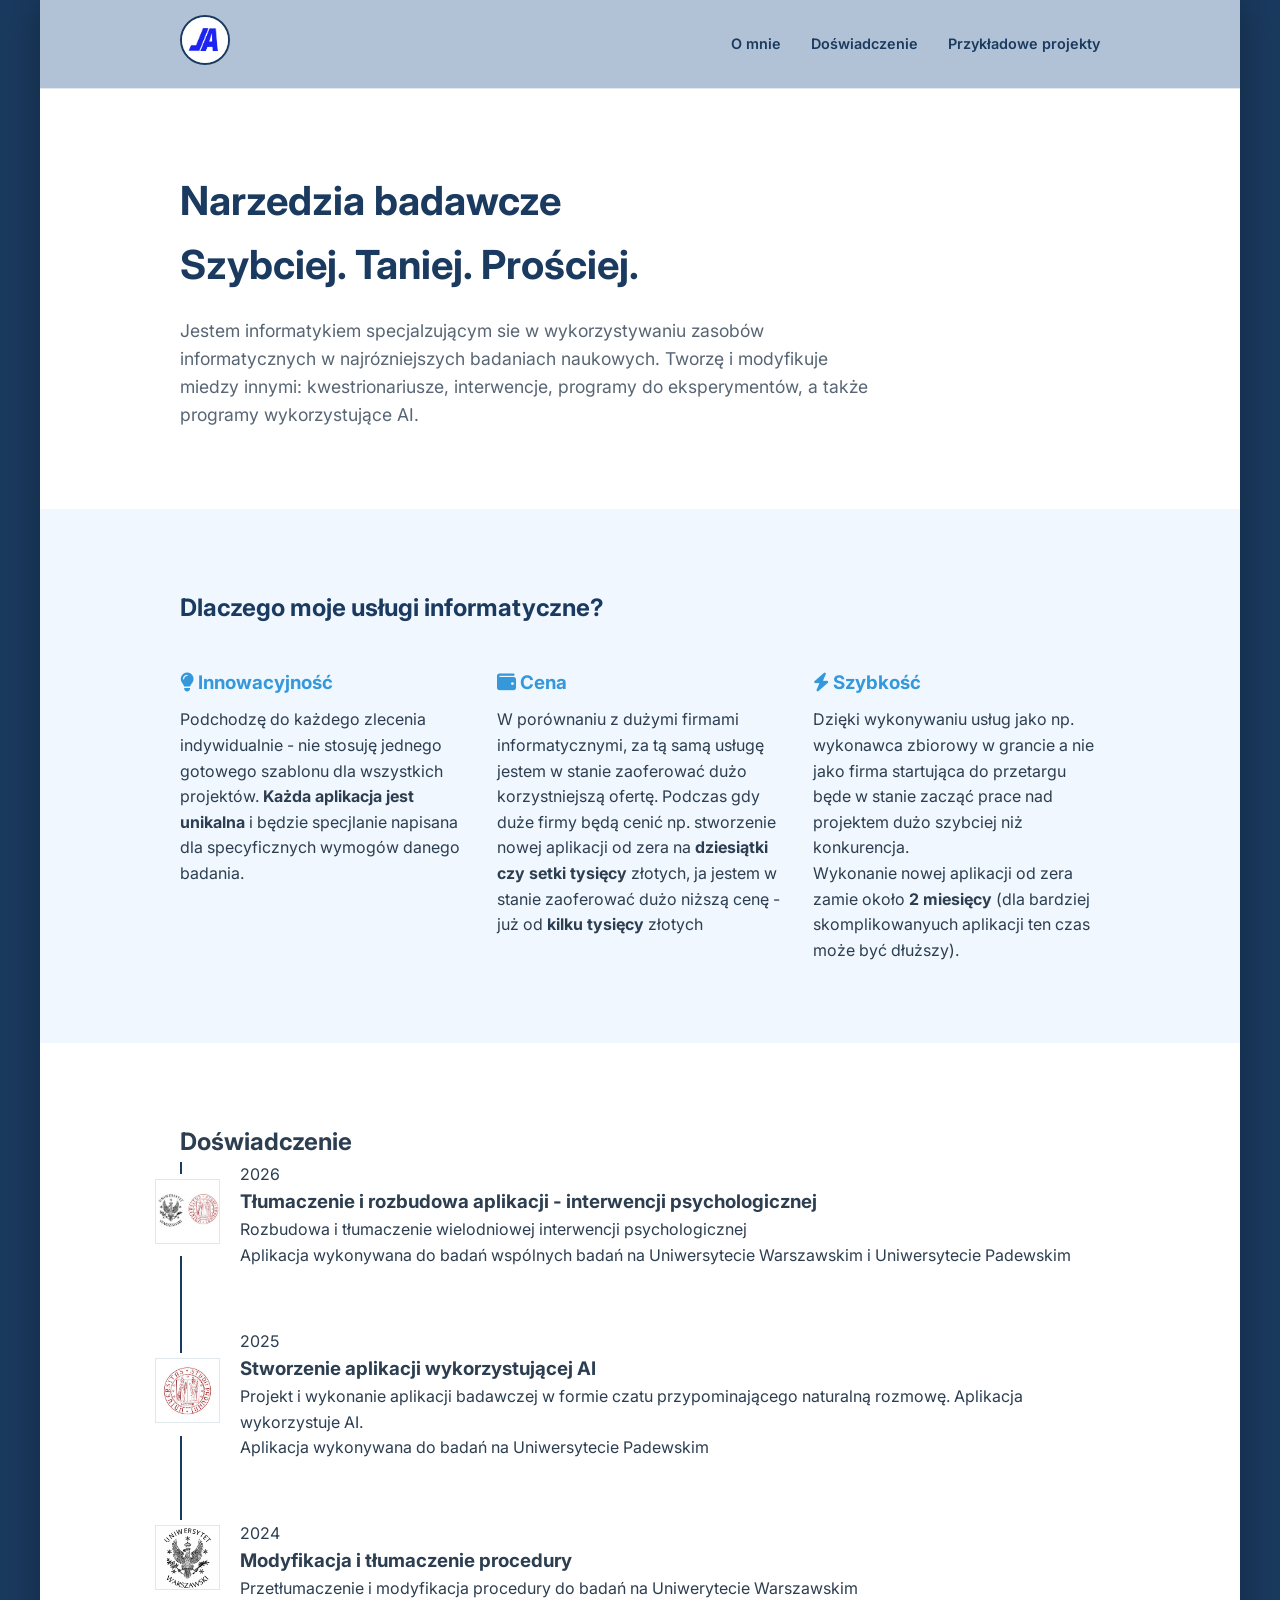
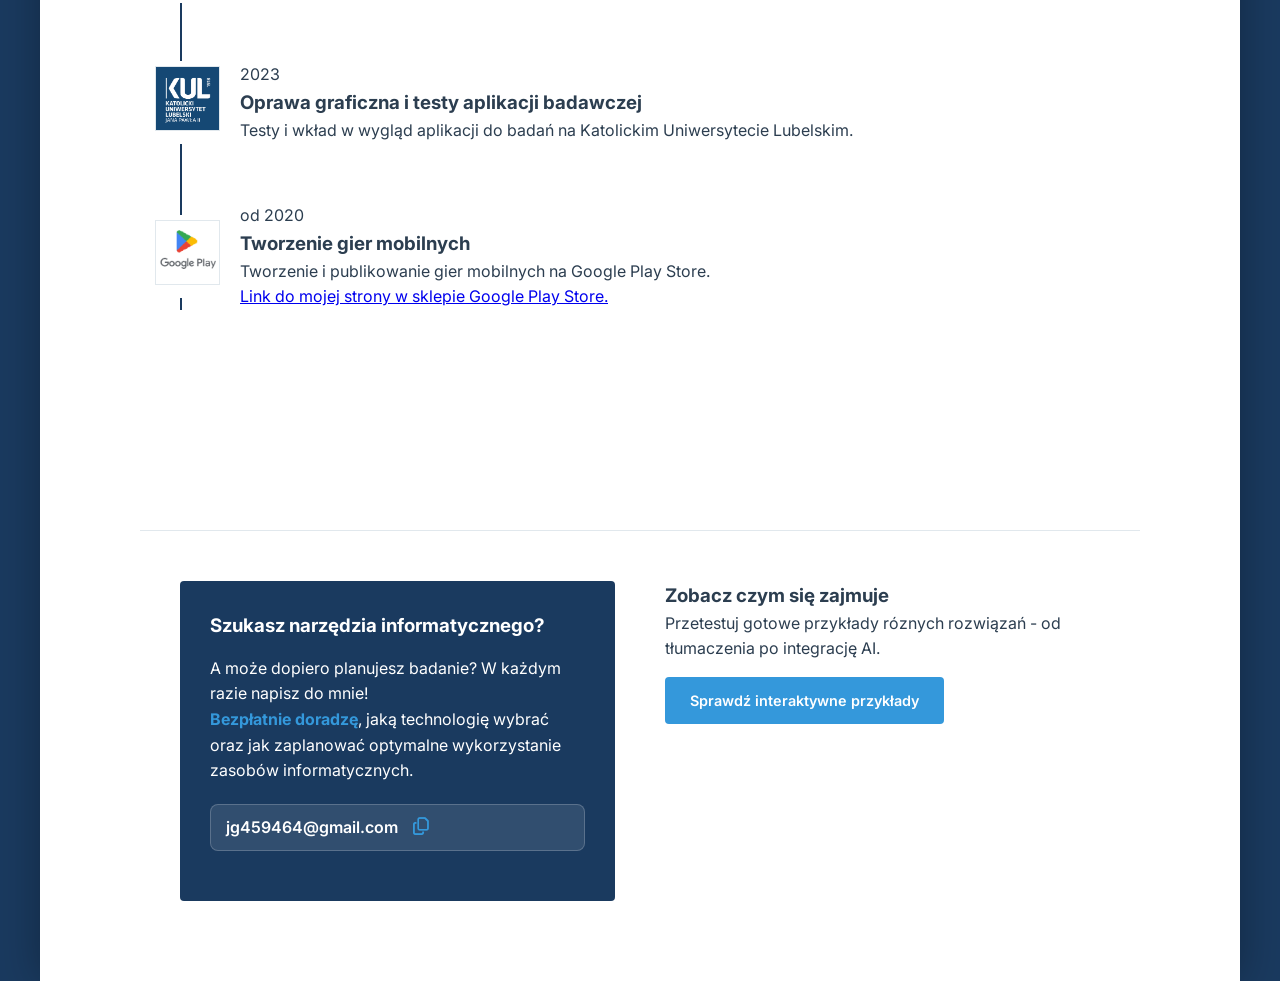
==== index.html @ f3b01e2a "Update index.html" ====
<!DOCTYPE html>
<html lang="pl">
<head>
    <meta charset="UTF-8">
    <meta name="viewport" content="width=device-width, initial-scale=1.0">
    <title>Portfolio | Rozwiązania Cyfrowe</title>
    <link rel="stylesheet" href="style.css">
    <link rel="preconnect" href="https://fonts.googleapis.com">
    <link rel="preconnect" href="https://fonts.gstatic.com" crossorigin>
    <link href="https://fonts.googleapis.com/css2?family=Inter:wght@300;400;600;700&display=swap" rel="stylesheet">
    <link rel="stylesheet" href="https://cdnjs.cloudflare.com/ajax/libs/font-awesome/6.4.0/css/all.min.css">
</head>
<body>

    <div class="page-wrapper">
        <nav class="navbar">
            <div class="nav-container">
                <div class="nav-profile">
                    <img src="images/logo1.png" alt="Logo" onerror="this.src='https://via.placeholder.com/50'">
                </div>
                <ul class="nav-links">
                    <li><a href="index.html#home">O mnie</a></li>
                    <li><a href="index.html#experience">Doświadczenie</a></li>
                    <li><a href="demo.html">Przykładowe projekty</a></li>
                </ul>
            </div>
        </nav>

        <header id="home" class="hero section">
            <div class="container hero-grid-main">
                <div class="hero-content">
                    <h1>Narzedzia badawcze <br><span class="highlight">Szybciej. Taniej. Prościej. </span></h1>
                    <p class="intro-text">
                        Jestem informatykiem specjalzującym sie w wykorzystywaniu zasobów informatycznych w najrózniejszych badaniach naukowych. Tworzę i modyfikuje miedzy innymi: kwestrionariusze, interwencje, programy do eksperymentów, a także programy wykorzystujące AI. 
                    </p>
                </div>
                <div class="hero-image">
                    <!-- Placeholder na Twoje zdjęcie lub grafikę -->
                </div>
            </div>
        </header>

        <section class="services section">
            <div class="container">
                <h2 class="section-title">Dlaczego moje usługi informatyczne?</h2>
                <div class="services-grid">
                    <div class="service-item">
                        <h3><i class="fa-solid fa-lightbulb icon-right"></i> Innowacyjność</h3></h3>
                        <p>Podchodzę do każdego zlecenia indywidualnie - nie stosuję jednego gotowego szablonu dla wszystkich projektów. <strong>Każda aplikacja jest unikalna </strong> i będzie specjlanie napisana dla specyficznych wymogów danego badania.</p>
                    </div>
                    <div class="service-item">
                        <h3><i class="fa-solid fa-wallet icon-main"></i> Cena</h3>
                        <p>W porównaniu z dużymi firmami informatycznymi, za tą samą usługę jestem w stanie zaoferować dużo korzystniejszą ofertę. Podczas gdy duże firmy będą cenić np. stworzenie nowej aplikacji od zera na <strong>dziesiątki czy setki tysięcy</strong> złotych, ja jestem w stanie zaoferować dużo niższą cenę - już od <strong>kilku tysięcy</strong> złotych </p>
                    </div>
                    <div class="service-item">
                        <h3><i class="fa-solid fa-bolt icon-main"></i> Szybkość</h3></h3>
                        <p>Dzięki wykonywaniu usług jako np. wykonawca zbiorowy w grancie a nie jako firma startująca do przetargu będe w stanie zacząć prace nad projektem dużo szybciej niż konkurencja.</p>
                        <p>Wykonanie nowej aplikacji od zera zamie około <strong>2 miesięcy</strong> (dla bardziej skomplikowanyuch aplikacji ten czas może być dłuższy).</p>
                    </div>
                </div>
            </div>
        </section>

        <section id="experience" class="experience section">
            <div class="container">
                <h2 class="section-title">Doświadczenie  </h2>
                <div class="timeline">
                    <div class="timeline-item">
                        <div class="timeline-img">
                            <img src="images/duo.png" alt="Firma">
                        </div>
                            <div class="timeline-content">
                            <span class="date">2026</span>
                            <h3>Tłumaczenie i rozbudowa aplikacji - interwencji psychologicznej </h3>
                            <p>Rozbudowa i tłumaczenie wielodniowej interwencji psychologicznej </p>
                            <p>Aplikacja wykonywana do badań wspólnych badań na Uniwersytecie Warszawskim i Uniwersytecie Padewskim </p>
                        </div>
                    </div>

                    <div class="timeline-item">
                        <div class="timeline-img">
                            <img src="images/padva.png" alt="Firma">
                        </div>
                            <div class="timeline-content">
                            <span class="date">2025</span>
                            <h3>Stworzenie aplikacji wykorzystującej AI </h3>
                            <p>Projekt i wykonanie aplikacji badawczej w formie czatu przypominającego naturalną rozmowę. Aplikacja wykorzystuje AI.</p>
                            <p>Aplikacja wykonywana do badań na Uniwersytecie Padewskim</p>
                        </div>
                    </div>


                    <div class="timeline-item">
                        <div class="timeline-img">
                            <img src="images/logowarszawa.png" alt="Firma">
                        </div>
                            <div class="timeline-content">
                            <span class="date">2024</span>
                            <h3>Modyfikacja i tłumaczenie procedury </h3>
                            <p>Przetłumaczenie i modyfikacja procedury do badań na Uniwerytecie Warszawskim </p>
                        </div>
                    </div>

                    <div class="timeline-item">
                        <div class="timeline-img">
                            <img src="images/logokul.png" alt="Firma">
                        </div>
                            <div class="timeline-content">
                            <span class="date">2023</span>
                            <h3>Oprawa graficzna i testy aplikacji badawczej</h3>
                            <p>Testy i wkład w wygląd aplikacji do badań na Katolickim Uniwersytecie Lubelskim. </p>

                        </div>
                    </div>
                    <div class="timeline-item">
                        <div class="timeline-img">
                            <img src="images/gplay.png" alt="Firma">
                        </div>
                        <div class="timeline-content">
                            <span class="date">od 2020</span>
                            <h3>Tworzenie gier mobilnych</h3>
                            <p>Tworzenie i publikowanie gier mobilnych na Google Play Store. </p>
                            <a href="https://play.google.com/store/apps/dev?id=5700654377016469645" class="advanced-link">
                                Link do mojej strony w sklepie Google Play Store.
                            </a>
                        </div>
                    </div>
                </div>
            </div>
        </section>


            <footer class="footer section" id="contact">
        <div class="container footer-grid">
            <div class="contact-card">
                <h3>Szukasz narzędzia informatycznego?</h3>
                <p>A może dopiero planujesz badanie? W każdym razie napisz do mnie!</p>
                <p><strong>Bezpłatnie doradzę</strong>, jaką technologię wybrać oraz jak zaplanować optymalne wykorzystanie zasobów informatycznych.</p>
                <div class="email-wrapper">
                    <span id="email-address">jg459464@gmail.com</span>
                    <button onclick="copyEmail()" id="copy-btn" title="Skopiuj adres">
                        <i class="fa-regular fa-copy"></i>
                    </button>
                    <span id="copy-msg">Skopiowano!</span>
                </div>
            </div>

            <div class="demo-cta">
                <h3>Zobacz czym się zajmuje</h3>
                <p>Przetestuj gotowe przykłady róznych rozwiązań - od tłumaczenia po integrację AI.</p>
                <a href="demo.html" class="btn-primary">Sprawdź interaktywne przykłady</a>
            </div>
        </div>
    </footer>


    </div>
    <script src="script.js"></script>
</body>
</html>
---- style.css ----
:root {
    --primary-blue: #1a3a5f;
    --light-blue: #f0f7ff;
    --accent-blue: #3498db;
    --text-dark: #2c3e50;
    --text-light: #ffffff;
    --bg-page: #ffffff;
    --border-color: #e1e8ed;
}

* {
    margin: 0;
    padding: 0;
    box-sizing: border-box;
}

body {
    font-family: 'Inter', sans-serif;
    color: var(--text-dark);
    line-height: 1.6;
    background-color: var(--primary-blue);
    scroll-behavior: smooth;
}

.page-wrapper {
    max-width: 1200px;
    margin: 0 auto;
    background-color: var(--bg-page);
    min-height: 100vh;
    box-shadow: 0 0 40px rgba(0,0,0,0.3);
    position: relative;
}

.container {
    max-width: 1000px;
    margin: 0 auto;
    padding: 0 40px;
}

.section {
    padding: 80px 0;
}

.navbar {
    position: sticky;
    top: 0;
    width: 100%;
    background: #b1c2d6;

    border-bottom: 1px solid var(--border-color);
    z-index: 1000;
}

.nav-container {
    max-width: 1000px;
    margin: 0 auto;
    display: flex;
    justify-content: space-between;
    align-items: center;
    padding: 15px 40px;
}

.nav-profile img {
    border-radius: 50%;
    border: 2px solid var(--primary-blue);
    width: 50px;
    height: 50px;
}

.nav-links {
    display: flex;
    list-style: none;
    gap: 30px;
}

.nav-links a {
    text-decoration: none;
    color: var(--primary-blue);
    font-weight: 600;
    font-size: 0.9rem;
    transition: color 0.3s;
}

.nav-links a:hover, .nav-links a.active {
    color: var(--accent-blue);
}

.hero h1, .demo-hero h1 {
    font-size: 2.5rem;
    color: var(--primary-blue);
    margin-bottom: 20px;
}

.intro-text {
    font-size: 1.1rem;
    max-width: 700px;
    color: #576574;
}

.services {
    background-color: var(--light-blue);
}

.services h2 {
    margin-bottom: 40px;
    color: var(--primary-blue);
}

.services-grid {
    display: grid;
    grid-template-columns: repeat(auto-fit, minmax(190px, 1fr));
    gap: 30px;
}

.service-item h3 {
    color: var(--accent-blue);
    margin-bottom: 10px;
}

.timeline {
    position: relative;
    padding-left: 40px;
}

.timeline::before {
    content: '';
    position: absolute;
    left: 0;
    top: 0;
    width: 2px;
    height: 100%;
    background: var(--primary-blue);
}

.timeline-item {
    position: relative;
    display: flex;
    align-items: center;
    margin-bottom: 60px;
}

.timeline-img {
    position: absolute;
    left: -70px;
    background: white;
    padding: 5px;
}

.timeline-img img {
    width: 65px;
    height: 65px;
    object-fit: cover;
    border: 1px solid var(--border-color);
}

.timeline-content {
    background: white;
    padding: 0 20px;
}

.footer-grid {
    display: grid;
    grid-template-columns: 1fr 1fr;
    gap: 50px;
    border-top: 1px solid var(--border-color);
    padding-top: 50px;
}

.contact-card {
    background: var(--primary-blue);
    color: white;
    padding: 30px;
    border-radius: 4px;
}

.contact-card h3 {
    margin-bottom: 15px;
}

.email-link {
    color: var(--accent-blue);
    text-decoration: none;
    font-weight: 600;
}

.demo-grid {
    display: grid;
    grid-template-columns: repeat(auto-fit, minmax(280px, 1fr));
    gap: 25px;
}

.demo-card {
    padding: 30px;
    border: 1px solid var(--border-color);
    border-radius: 4px;
    transition: all 0.3s;
    display: flex;
    flex-direction: column;
}

.demo-card:hover {
    border-color: var(--accent-blue);
    box-shadow: 0 5px 15px rgba(0,0,0,0.05);
}

.demo-card h3 {
    color: var(--primary-blue);
    margin-bottom: 15px;
    font-size: 1.2rem;
}

.demo-card p {
    font-size: 0.95rem;
    color: #576574;
    margin-bottom: 25px;
    flex-grow: 1;
}

.btn-primary, .btn-secondary {
    display: inline-block;
    text-decoration: none;
    border-radius: 4px;
    font-weight: 600;
    font-size: 0.9rem;
    transition: all 0.2s;
    text-align: center;
}

.btn-primary {
    background: var(--accent-blue);
    color: white;
    padding: 12px 25px;
    margin-top: 15px;
}

.btn-secondary {
    color: var(--accent-blue);
    padding: 10px 0;
    border-bottom: 2px solid transparent;
    align-self: flex-start;
}

.btn-secondary:hover {
    border-bottom-color: var(--accent-blue);
}

/* Logika przełączania języków */
.lang-pl .en { display: none; }
.lang-en .pl { display: none; }

.nav-right {
    display: flex;
    align-items: center;
    gap: 20px;
}

.lang-btn {
    background: var(--primary-blue);
    color: white;
    border: none;
    padding: 5px 10px;
    border-radius: 4px;
    cursor: pointer;
    font-weight: bold;
    font-size: 0.8rem;
}

.lang-btn:hover {
    background: var(--accent-blue);
}


.custom-idea-box {
    margin-top: 60px;
    transition: transform 0.3s ease;
}
.custom-idea-box:hover {
    transform: scale(1.0);
}


/* Stylizacja wrappera maila */
.email-wrapper {
    display: flex;
    align-items: center;
    background: rgba(255, 255, 255, 0.1);
    padding: 10px 15px;
    border-radius: 8px;
    margin: 20px 0;
    position: relative;
    border: 1px solid rgba(255, 255, 255, 0.2);
}

#email-address {
    font-weight: 600;
    color: var(--white);
    margin-right: 15px;
}

#copy-btn {
    background: none;
    border: none;
    color: var(--accent-blue);
    cursor: pointer;
    font-size: 1.1rem;
    transition: 0.3s;
}

#copy-btn:hover {
    color: var(--white);
    transform: scale(1.2);
}


#copy-msg {
    position: absolute;
    right: 50%;
    transform: translateX(50%); 
    bottom: -25px;
    font-size: 0.75rem;
    color: var(--accent-blue);
    font-weight: 600;
    display: none;
    white-space: nowrap;
}

.custom-idea-box #copy-btn {
    color: var(--accent-blue);
}

.custom-idea-box #copy-btn:hover {
    color: var(--primary-blue);
}

.btn-outline-white {
    display: inline-block;
    padding: 10px 20px;
    border: 1px solid var(--white);
    color: var(--white);
    text-decoration: none;
    border-radius: 8px;
    font-size: 0.9rem;
    font-weight: 600;
    transition: 0.3s;
}

.btn-outline-white:hover {
    background: var(--white);
    color: var(--primary-blue);
}

.contact-card p strong {
    color: var(--accent-blue); 
}

@media (max-width: 768px) {
    .nav-container { flex-direction: column; gap: 10px; }
}

@media (max-width: 900px) {
    .page-wrapper {
        margin: 0;
        max-width: 100%;
    }
}

@media (max-width: 768px) {
    .container { padding: 0 25px; }
    .nav-container { padding: 15px 25px; }
    .footer-grid { grid-template-columns: 1fr; }
    .timeline { padding-left: 20px; }
    .timeline-img { position: static; margin-right: 20px; margin-bottom: 10px; }
    .timeline-item { flex-direction: column; align-items: flex-start; }
}
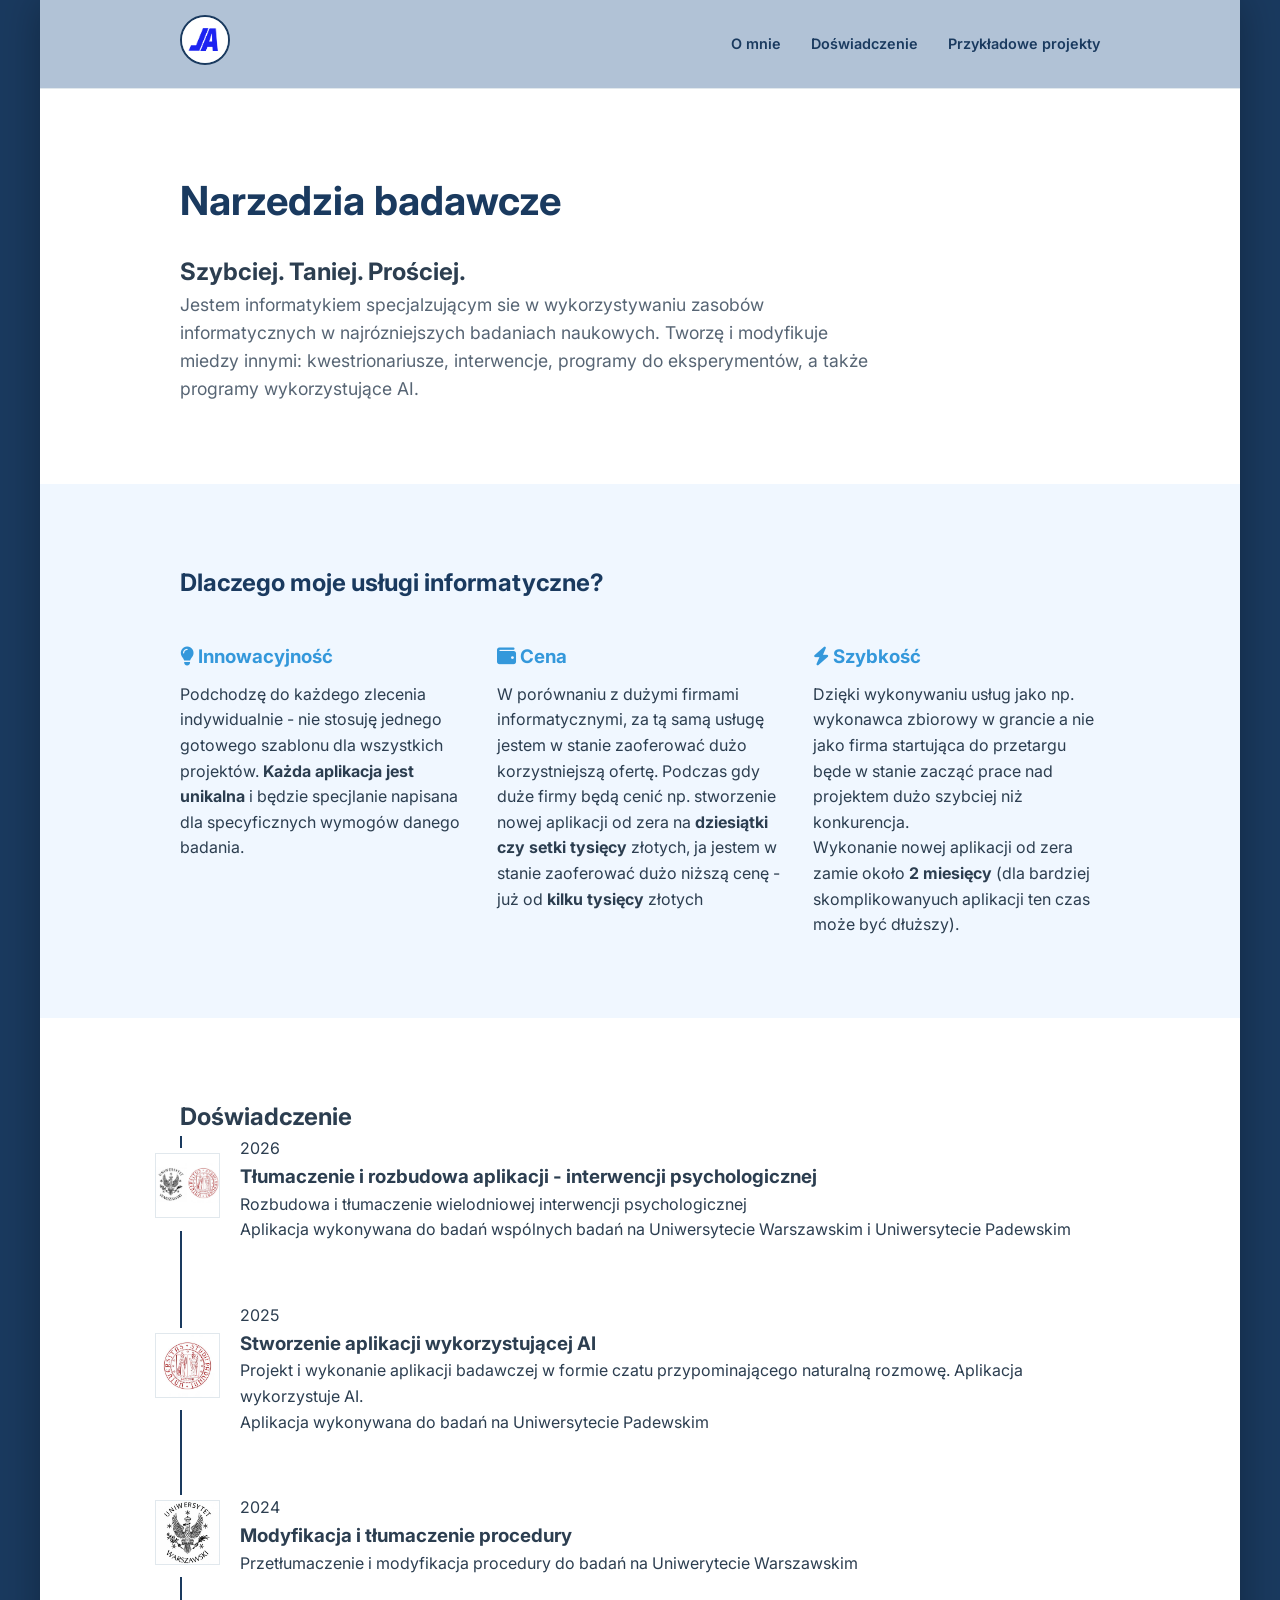
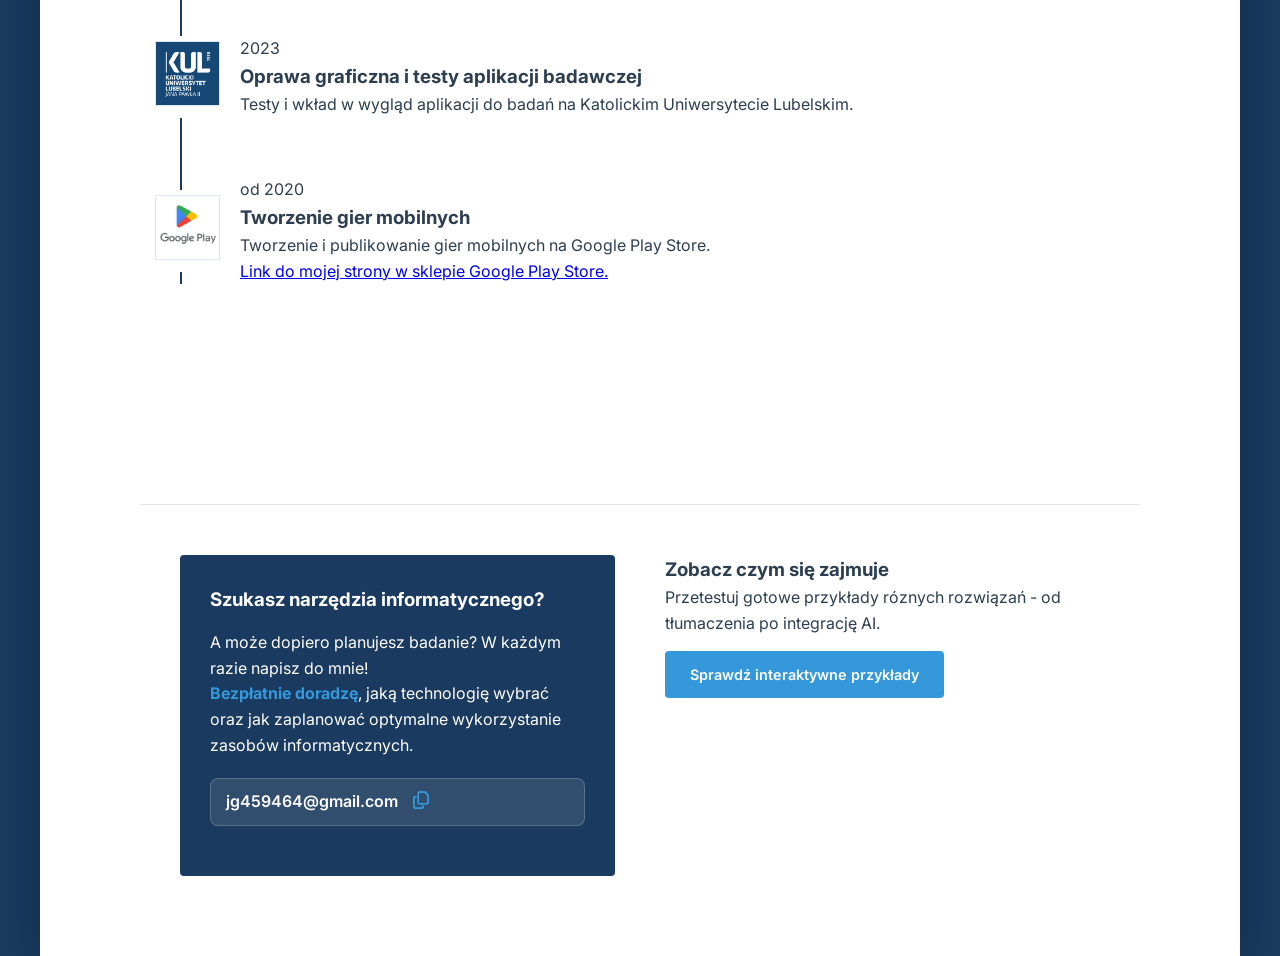
==== commit 560ab411: "Update index.html" ====
--- a/index.html
+++ b/index.html
@@ -29,7 +29,8 @@
         <header id="home" class="hero section">
             <div class="container hero-grid-main">
                 <div class="hero-content">
-                    <h1>Narzedzia badawcze <br><span class="highlight">Szybciej. Taniej. Prościej. </span></h1>
+                    <h1>Narzedzia badawcze <br></h1>
+                    <h2><span class="highlight">Szybciej. Taniej. Prościej. </span></h2>
                     <p class="intro-text">
                         Jestem informatykiem specjalzującym sie w wykorzystywaniu zasobów informatycznych w najrózniejszych badaniach naukowych. Tworzę i modyfikuje miedzy innymi: kwestrionariusze, interwencje, programy do eksperymentów, a także programy wykorzystujące AI. 
                     </p>
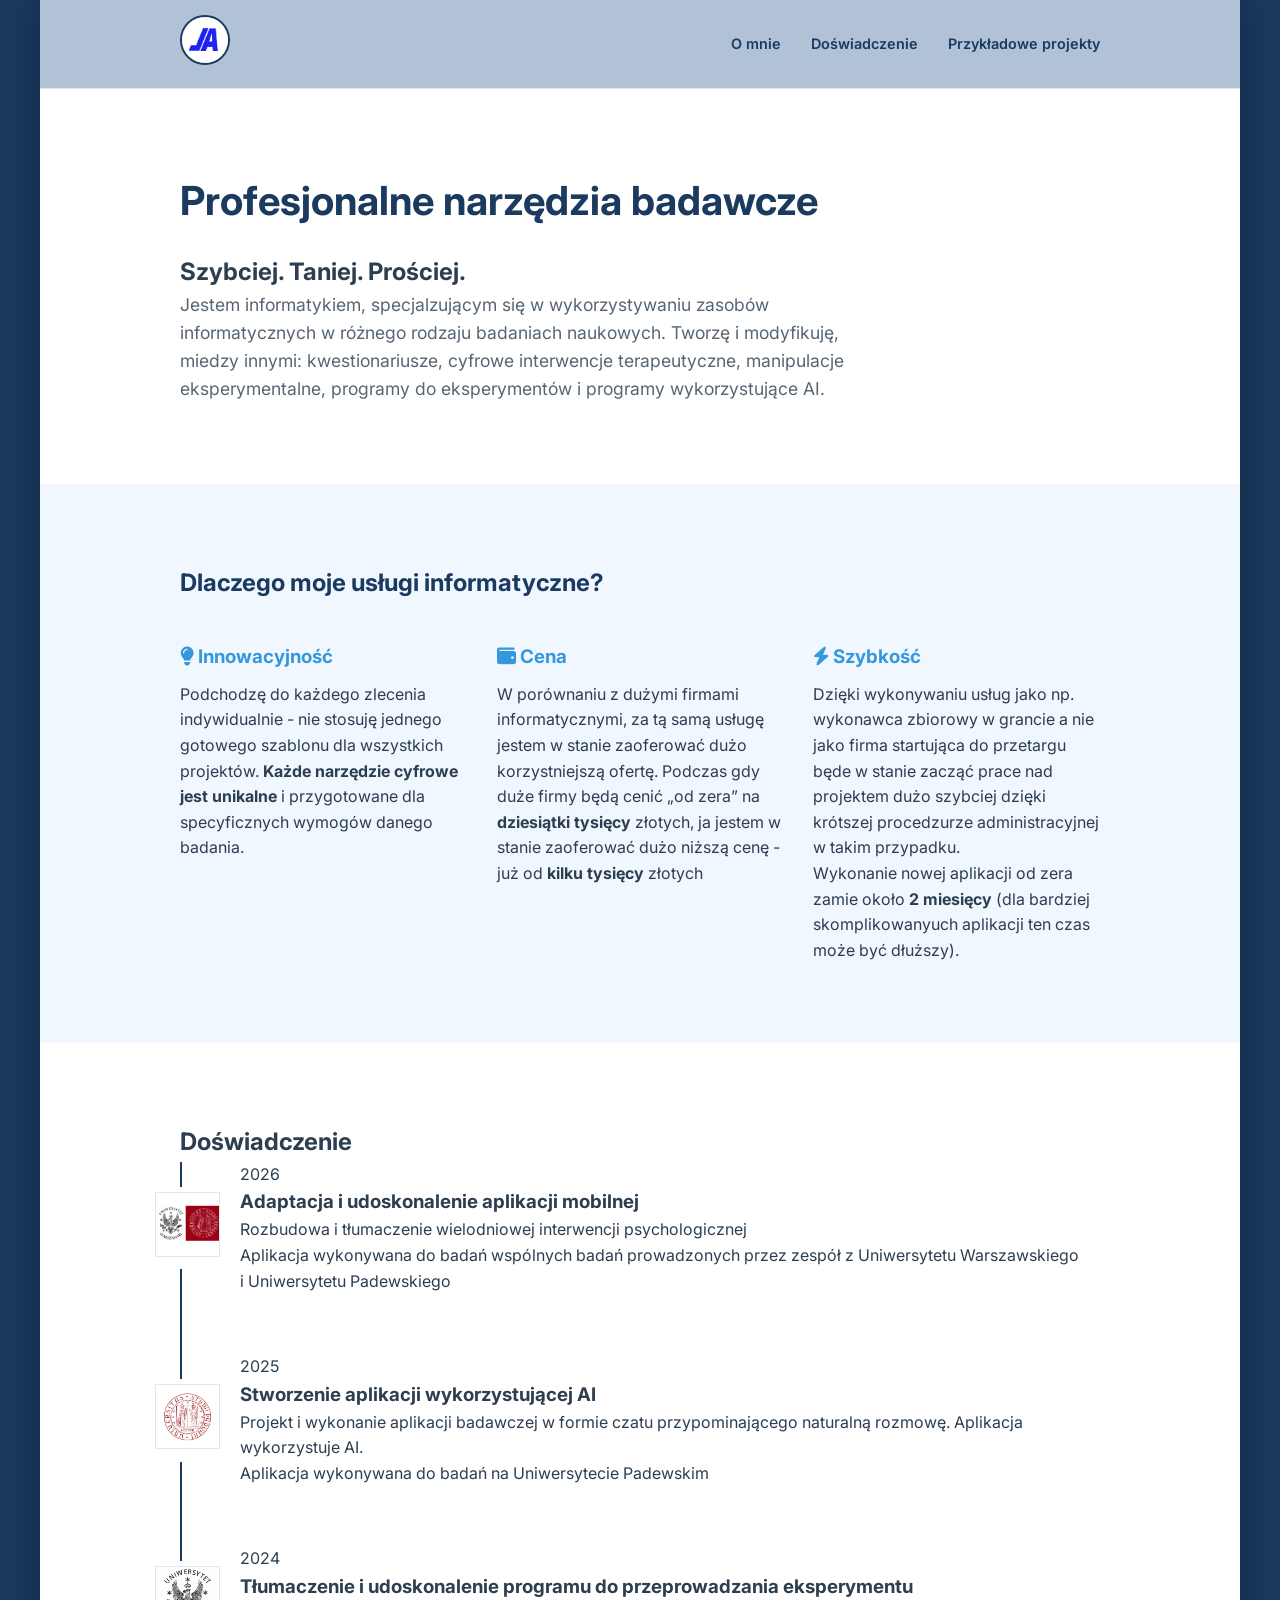
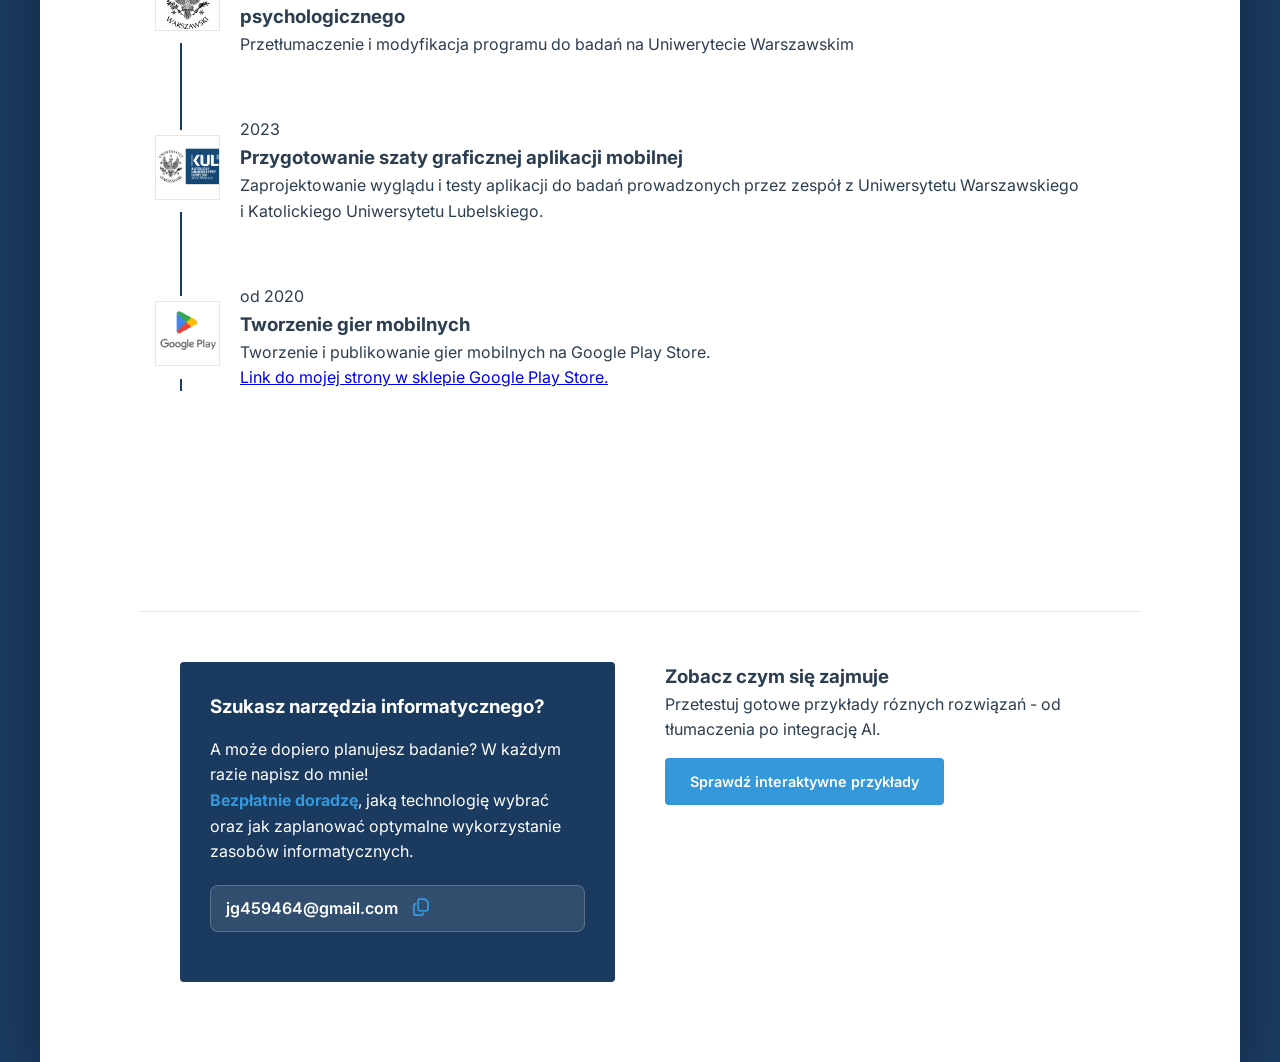
==== commit 0d146915: "update z dysku" ====
--- a/index.html
+++ b/index.html
@@ -29,11 +29,10 @@
         <header id="home" class="hero section">
             <div class="container hero-grid-main">
                 <div class="hero-content">
-                    <h1>Narzedzia badawcze <br></h1>
+                    <h1>Profesjonalne narzędzia badawcze <br></h1>
                     <h2><span class="highlight">Szybciej. Taniej. Prościej. </span></h2>
                     <p class="intro-text">
-                        Jestem informatykiem specjalzującym sie w wykorzystywaniu zasobów informatycznych w najrózniejszych badaniach naukowych. Tworzę i modyfikuje miedzy innymi: kwestrionariusze, interwencje, programy do eksperymentów, a także programy wykorzystujące AI. 
-                    </p>
+Jestem informatykiem, specjalzującym się w wykorzystywaniu zasobów informatycznych w różnego rodzaju badaniach naukowych. Tworzę i modyfikuję, miedzy innymi: kwestionariusze, cyfrowe interwencje terapeutyczne, manipulacje eksperymentalne, programy do eksperymentów i programy wykorzystujące AI.                    </p>
                 </div>
                 <div class="hero-image">
                     <!-- Placeholder na Twoje zdjęcie lub grafikę -->
@@ -47,15 +46,15 @@
                 <div class="services-grid">
                     <div class="service-item">
                         <h3><i class="fa-solid fa-lightbulb icon-right"></i> Innowacyjność</h3></h3>
-                        <p>Podchodzę do każdego zlecenia indywidualnie - nie stosuję jednego gotowego szablonu dla wszystkich projektów. <strong>Każda aplikacja jest unikalna </strong> i będzie specjlanie napisana dla specyficznych wymogów danego badania.</p>
+                        <p>Podchodzę do każdego zlecenia indywidualnie - nie stosuję jednego gotowego szablonu dla wszystkich projektów.<strong> Każde narzędzie cyfrowe jest unikalne </strong> i przygotowane dla specyficznych wymogów danego badania.</p>
                     </div>
                     <div class="service-item">
                         <h3><i class="fa-solid fa-wallet icon-main"></i> Cena</h3>
-                        <p>W porównaniu z dużymi firmami informatycznymi, za tą samą usługę jestem w stanie zaoferować dużo korzystniejszą ofertę. Podczas gdy duże firmy będą cenić np. stworzenie nowej aplikacji od zera na <strong>dziesiątki czy setki tysięcy</strong> złotych, ja jestem w stanie zaoferować dużo niższą cenę - już od <strong>kilku tysięcy</strong> złotych </p>
+                        <p>W porównaniu z dużymi firmami informatycznymi, za tą samą usługę jestem w stanie zaoferować dużo korzystniejszą ofertę. Podczas gdy duże firmy będą cenić „od zera” na <strong>dziesiątki tysięcy</strong> złotych, ja jestem w stanie zaoferować dużo niższą cenę - już od <strong>kilku tysięcy</strong> złotych </p>
                     </div>
                     <div class="service-item">
                         <h3><i class="fa-solid fa-bolt icon-main"></i> Szybkość</h3></h3>
-                        <p>Dzięki wykonywaniu usług jako np. wykonawca zbiorowy w grancie a nie jako firma startująca do przetargu będe w stanie zacząć prace nad projektem dużo szybciej niż konkurencja.</p>
+                        <p>Dzięki wykonywaniu usług jako np. wykonawca zbiorowy w grancie a nie jako firma startująca do przetargu będe w stanie zacząć prace nad projektem dużo szybciej dzięki krótszej procedzurze administracyjnej w takim przypadku.</p>
                         <p>Wykonanie nowej aplikacji od zera zamie około <strong>2 miesięcy</strong> (dla bardziej skomplikowanyuch aplikacji ten czas może być dłuższy).</p>
                     </div>
                 </div>
@@ -72,9 +71,9 @@
                         </div>
                             <div class="timeline-content">
                             <span class="date">2026</span>
-                            <h3>Tłumaczenie i rozbudowa aplikacji - interwencji psychologicznej </h3>
+                            <h3>Adaptacja i udoskonalenie aplikacji mobilnej </h3>
                             <p>Rozbudowa i tłumaczenie wielodniowej interwencji psychologicznej </p>
-                            <p>Aplikacja wykonywana do badań wspólnych badań na Uniwersytecie Warszawskim i Uniwersytecie Padewskim </p>
+                            <p>Aplikacja wykonywana do badań wspólnych badań prowadzonych przez zespół z Uniwersytetu Warszawskiego i Uniwersytetu Padewskiego </p>
                         </div>
                     </div>
 
@@ -97,19 +96,19 @@
                         </div>
                             <div class="timeline-content">
                             <span class="date">2024</span>
-                            <h3>Modyfikacja i tłumaczenie procedury </h3>
-                            <p>Przetłumaczenie i modyfikacja procedury do badań na Uniwerytecie Warszawskim </p>
+                            <h3>Tłumaczenie i udoskonalenie programu do przeprowadzania eksperymentu psychologicznego </h3>
+                            <p>Przetłumaczenie i modyfikacja programu do badań na Uniwerytecie Warszawskim</p>
                         </div>
                     </div>
 
                     <div class="timeline-item">
                         <div class="timeline-img">
-                            <img src="images/logokul.png" alt="Firma">
+                            <img src="images/duo2.png" alt="Firma">
                         </div>
                             <div class="timeline-content">
                             <span class="date">2023</span>
-                            <h3>Oprawa graficzna i testy aplikacji badawczej</h3>
-                            <p>Testy i wkład w wygląd aplikacji do badań na Katolickim Uniwersytecie Lubelskim. </p>
+                            <h3>Przygotowanie szaty graficznej aplikacji mobilnej</h3>
+                            <p>Zaprojektowanie wyglądu i testy aplikacji do badań prowadzonych przez zespół z Uniwersytetu Warszawskiego i Katolickiego Uniwersytetu Lubelskiego. </p>
 
                         </div>
                     </div>
@@ -159,4 +158,3 @@
     <script src="script.js"></script>
 </body>
 </html>
-
--- a/style.css
+++ b/style.css
@@ -354,7 +354,21 @@
 }
 
 @media (max-width: 768px) {
-    .nav-container { flex-direction: column; gap: 10px; }
+    /* Ukrywamy całe logo na telefonach */
+    .nav-profile {
+        display: none;
+    }
+
+    /* Centrujemy menu i zmniejszamy padding, aby pasek był bardzo smukły */
+    .nav-container {
+        justify-content: center;
+        padding: 15px 25px; /* Zmniejszone z 15px na 10px */
+    }
+
+    /* Zmniejszamy odstępy między linkami, żeby zmieściły się w jednej linii na szerokość ekranu */
+    .nav-links {
+        gap: 15px; /* Zmniejszone z 30px na 15px */
+    }
 }
 
 @media (max-width: 900px) {
@@ -366,7 +380,6 @@
 
 @media (max-width: 768px) {
     .container { padding: 0 25px; }
-    .nav-container { padding: 15px 25px; }
     .footer-grid { grid-template-columns: 1fr; }
     .timeline { padding-left: 20px; }
     .timeline-img { position: static; margin-right: 20px; margin-bottom: 10px; }
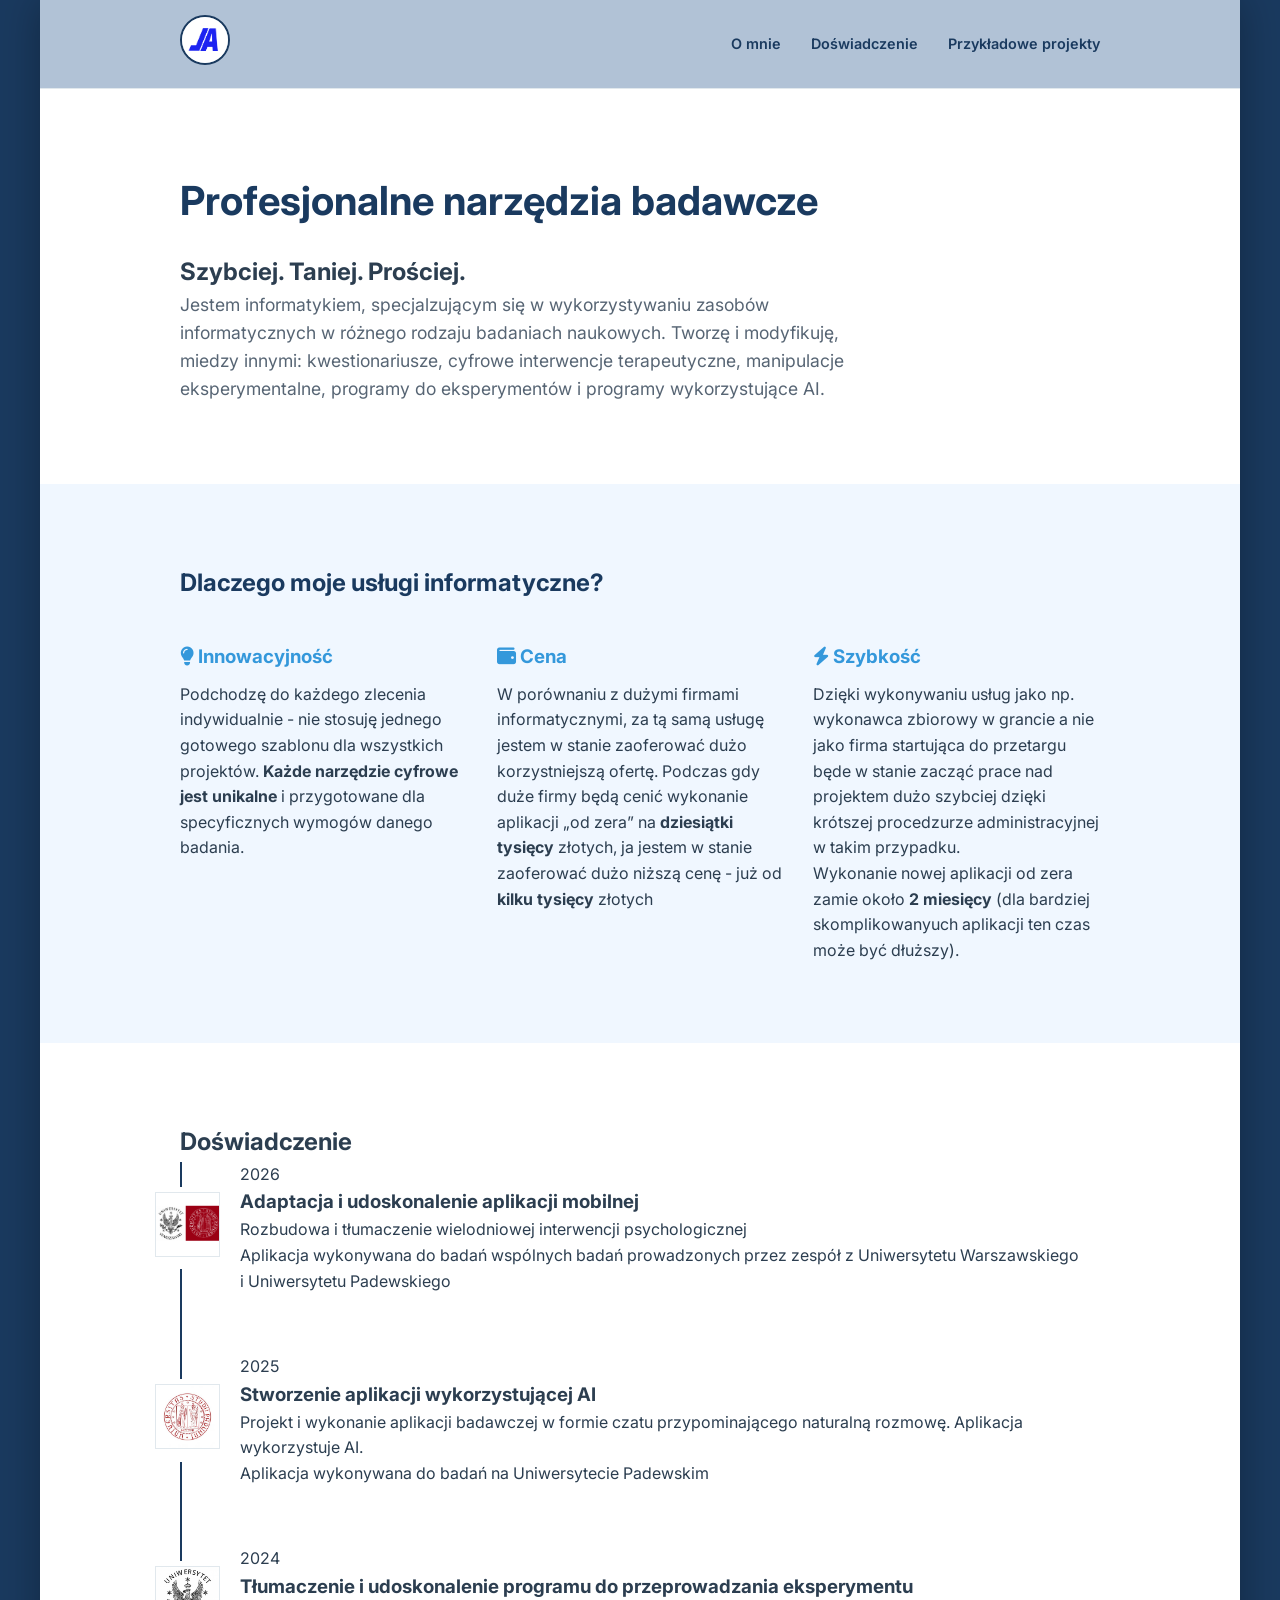
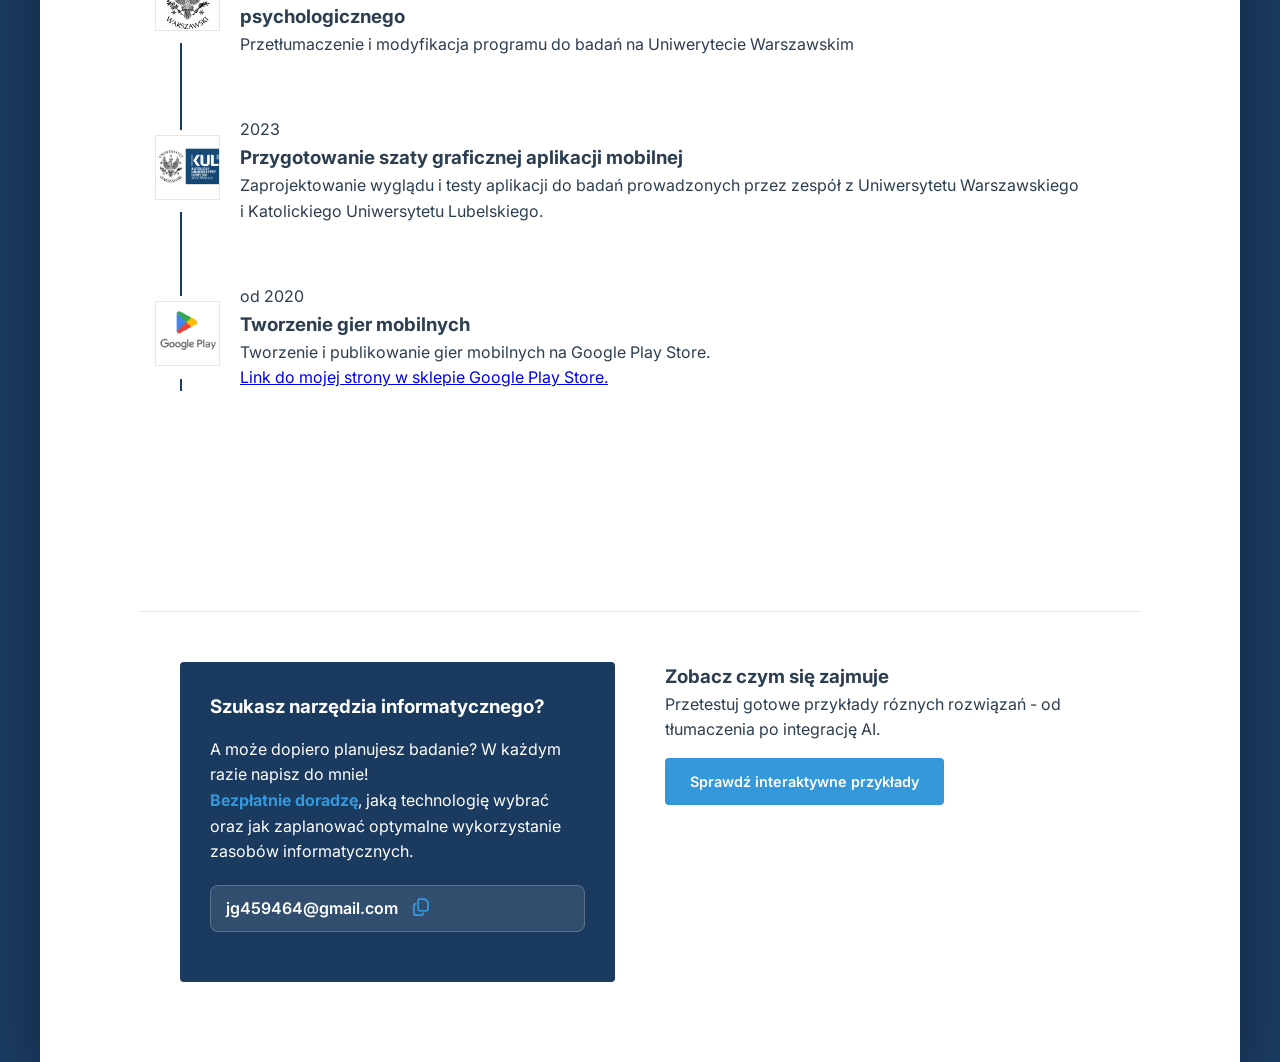
==== commit 2af58f06: "Update index.html" ====
--- a/index.html
+++ b/index.html
@@ -50,7 +50,7 @@
                     </div>
                     <div class="service-item">
                         <h3><i class="fa-solid fa-wallet icon-main"></i> Cena</h3>
-                        <p>W porównaniu z dużymi firmami informatycznymi, za tą samą usługę jestem w stanie zaoferować dużo korzystniejszą ofertę. Podczas gdy duże firmy będą cenić „od zera” na <strong>dziesiątki tysięcy</strong> złotych, ja jestem w stanie zaoferować dużo niższą cenę - już od <strong>kilku tysięcy</strong> złotych </p>
+                        <p>W porównaniu z dużymi firmami informatycznymi, za tą samą usługę jestem w stanie zaoferować dużo korzystniejszą ofertę. Podczas gdy duże firmy będą cenić wykonanie aplikacji „od zera” na <strong>dziesiątki tysięcy</strong> złotych, ja jestem w stanie zaoferować dużo niższą cenę - już od <strong>kilku tysięcy</strong> złotych </p>
                     </div>
                     <div class="service-item">
                         <h3><i class="fa-solid fa-bolt icon-main"></i> Szybkość</h3></h3>
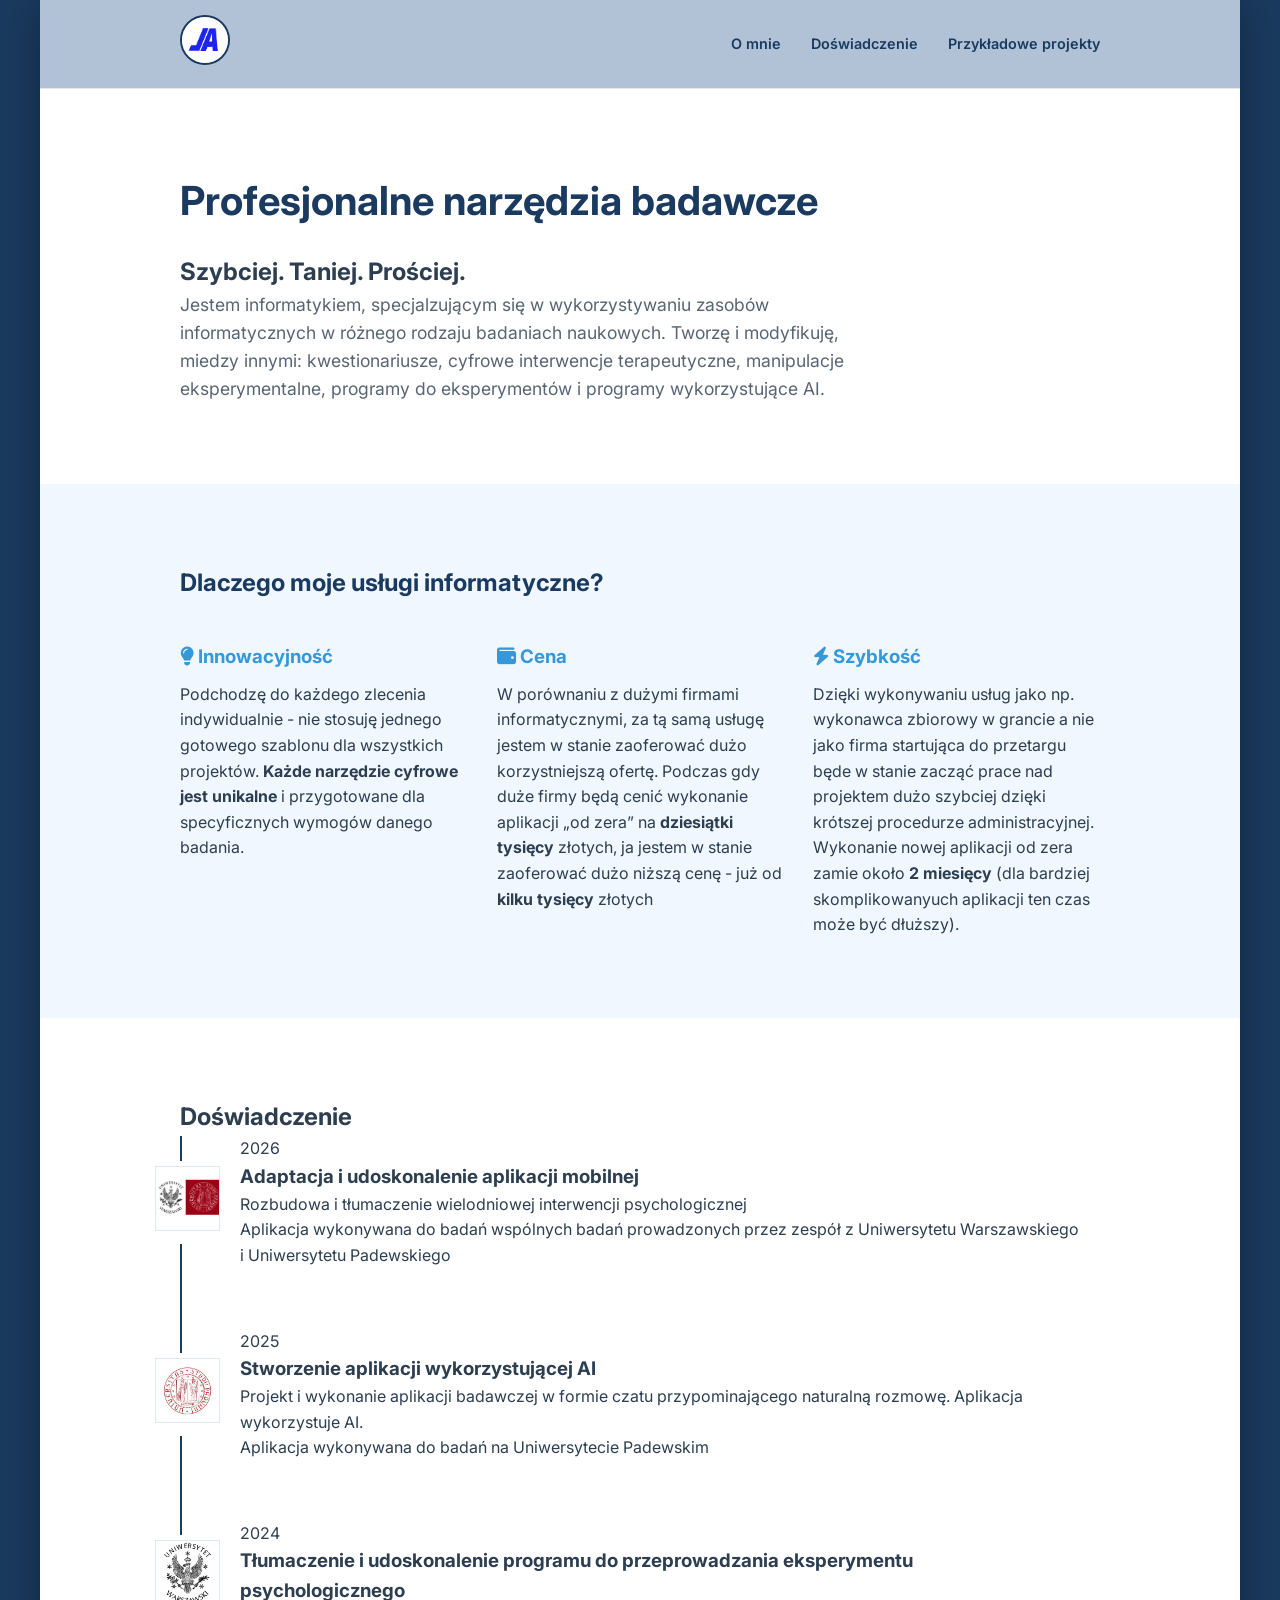
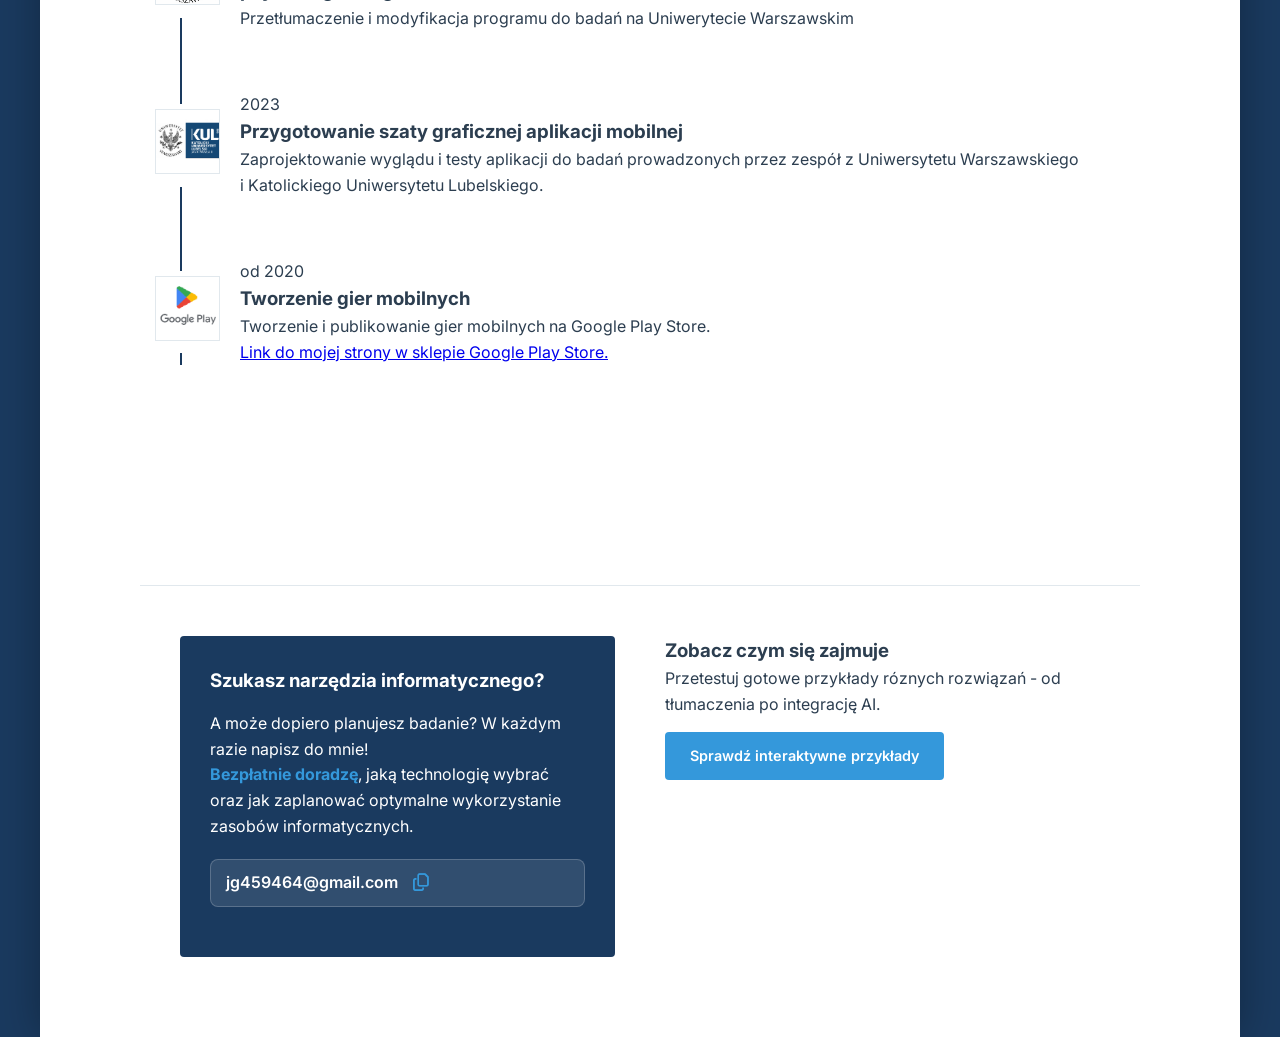
==== commit 0b342675: "Update index.html" ====
--- a/index.html
+++ b/index.html
@@ -54,7 +54,7 @@
                     </div>
                     <div class="service-item">
                         <h3><i class="fa-solid fa-bolt icon-main"></i> Szybkość</h3></h3>
-                        <p>Dzięki wykonywaniu usług jako np. wykonawca zbiorowy w grancie a nie jako firma startująca do przetargu będe w stanie zacząć prace nad projektem dużo szybciej dzięki krótszej procedzurze administracyjnej w takim przypadku.</p>
+                        <p>Dzięki wykonywaniu usług jako np. wykonawca zbiorowy w grancie a nie jako firma startująca do przetargu będe w stanie zacząć prace nad projektem dużo szybciej dzięki krótszej procedurze administracyjnej.</p>
                         <p>Wykonanie nowej aplikacji od zera zamie około <strong>2 miesięcy</strong> (dla bardziej skomplikowanyuch aplikacji ten czas może być dłuższy).</p>
                     </div>
                 </div>
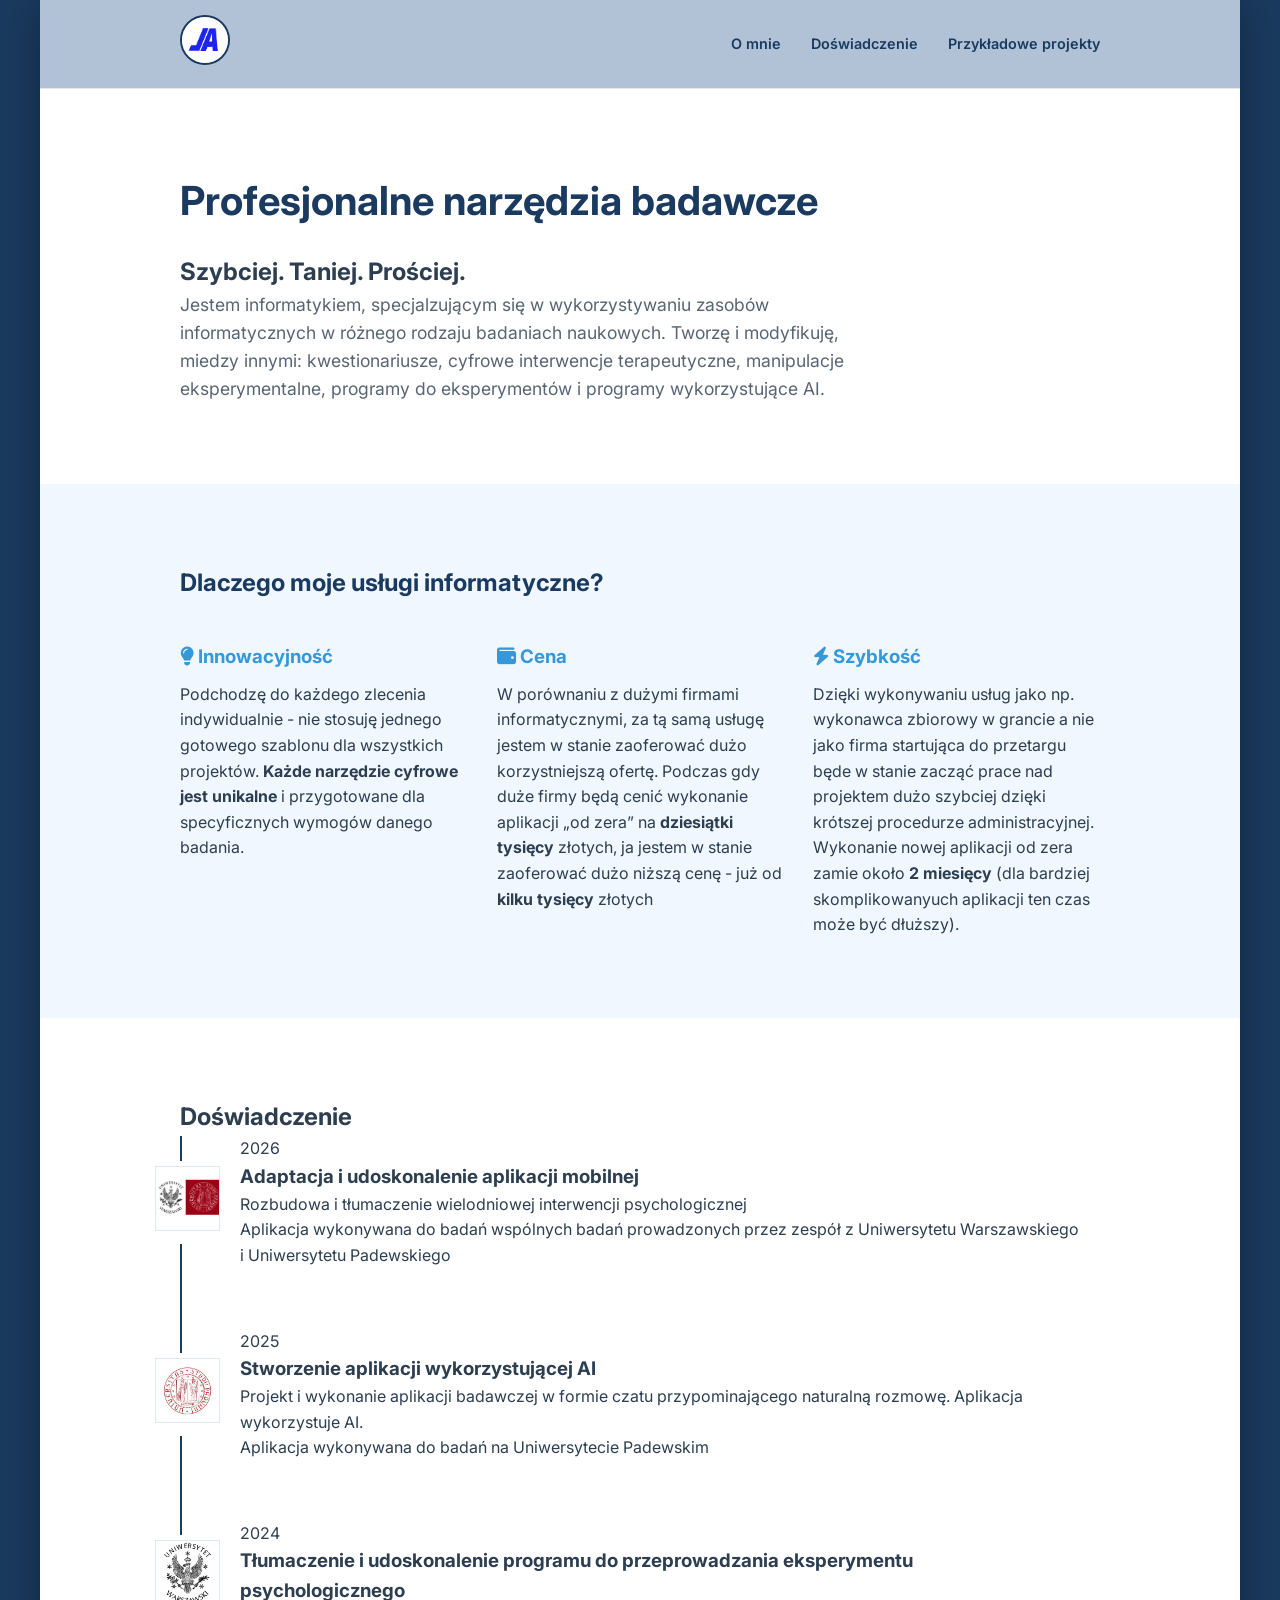
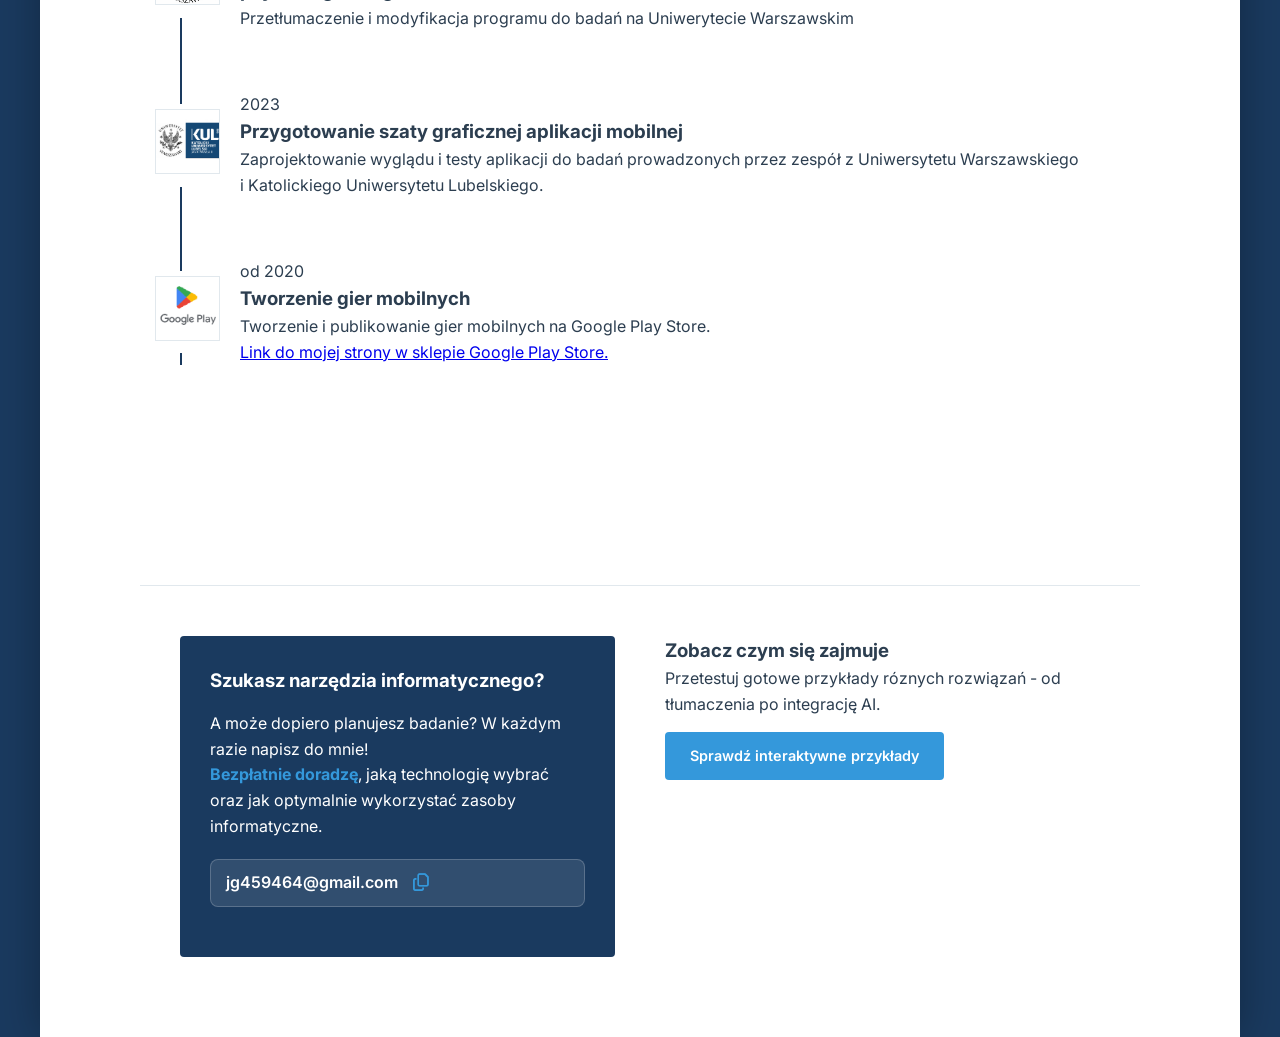
==== commit 9f5f0100: "Update index.html" ====
--- a/index.html
+++ b/index.html
@@ -135,7 +135,7 @@
             <div class="contact-card">
                 <h3>Szukasz narzędzia informatycznego?</h3>
                 <p>A może dopiero planujesz badanie? W każdym razie napisz do mnie!</p>
-                <p><strong>Bezpłatnie doradzę</strong>, jaką technologię wybrać oraz jak zaplanować optymalne wykorzystanie zasobów informatycznych.</p>
+                <p><strong>Bezpłatnie doradzę</strong>, jaką technologię wybrać oraz jak optymalnie wykorzystać zasoby informatyczne.</p>
                 <div class="email-wrapper">
                     <span id="email-address">jg459464@gmail.com</span>
                     <button onclick="copyEmail()" id="copy-btn" title="Skopiuj adres">
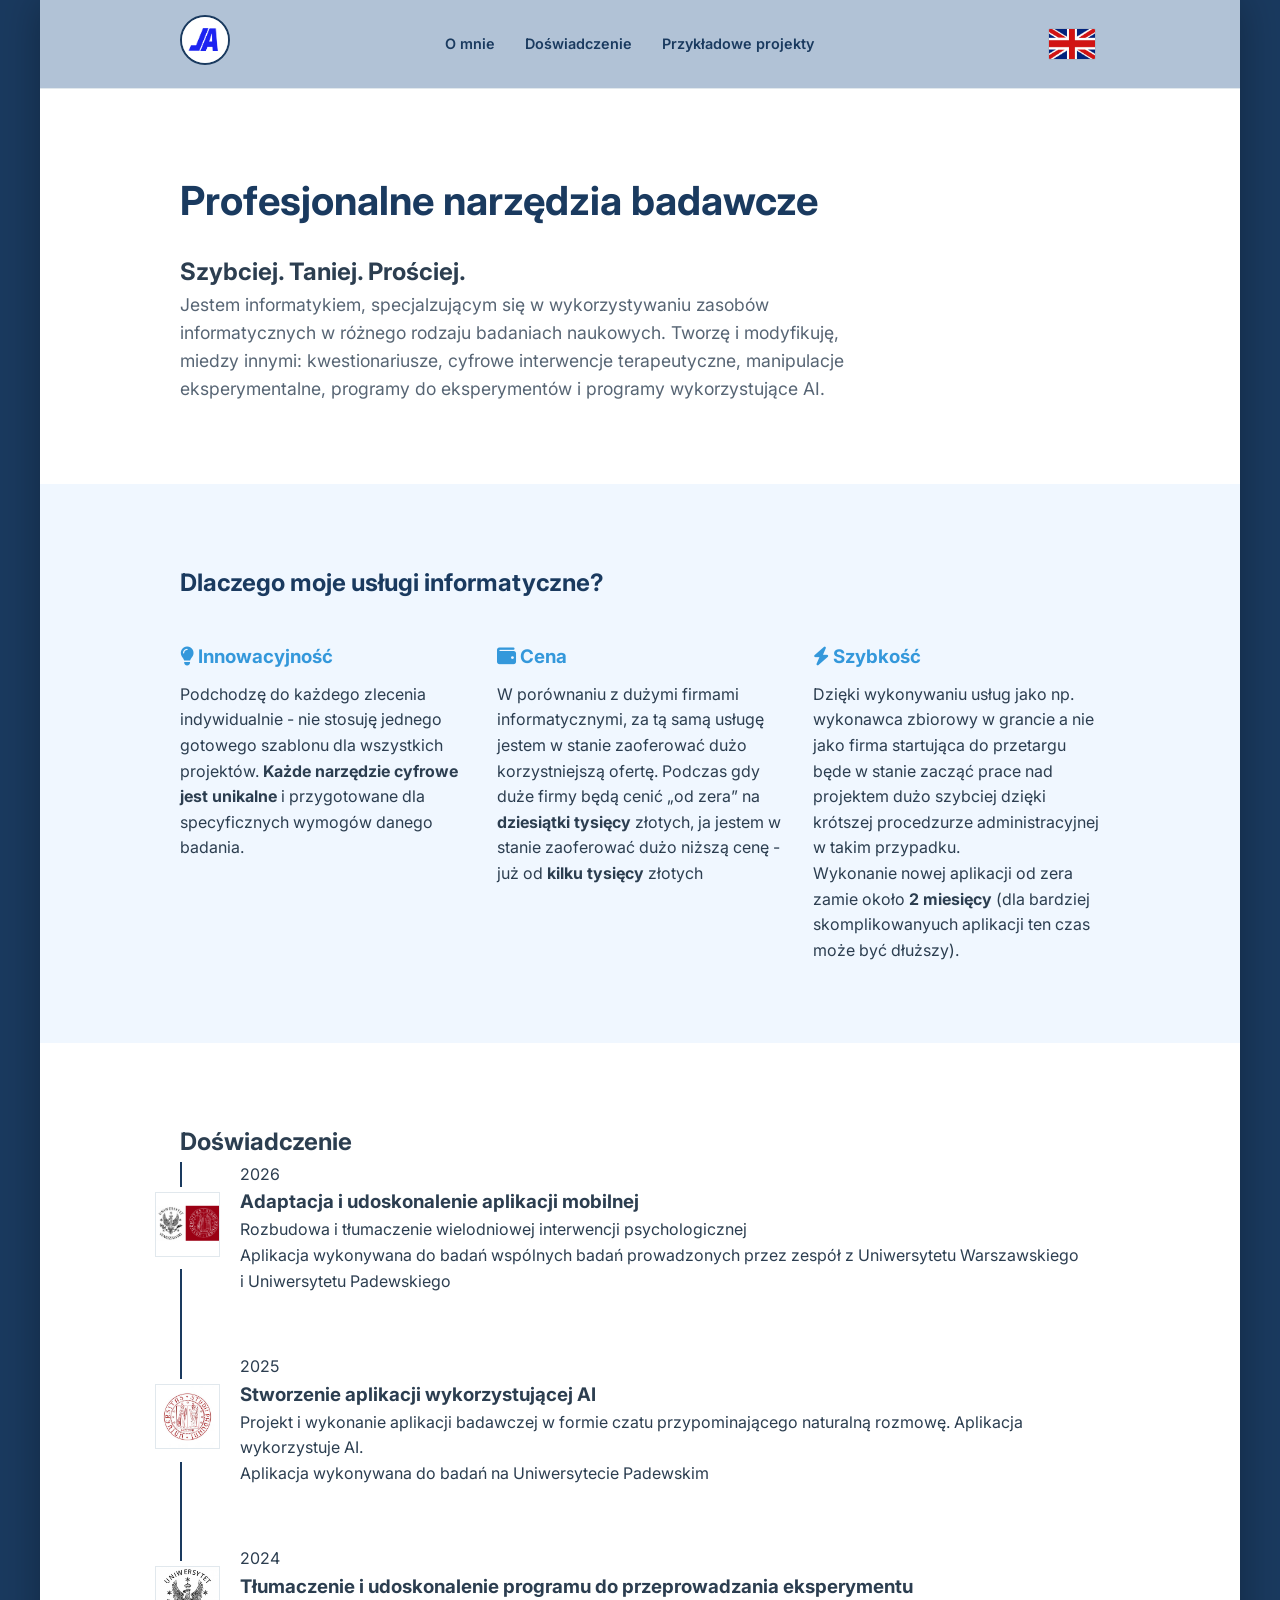
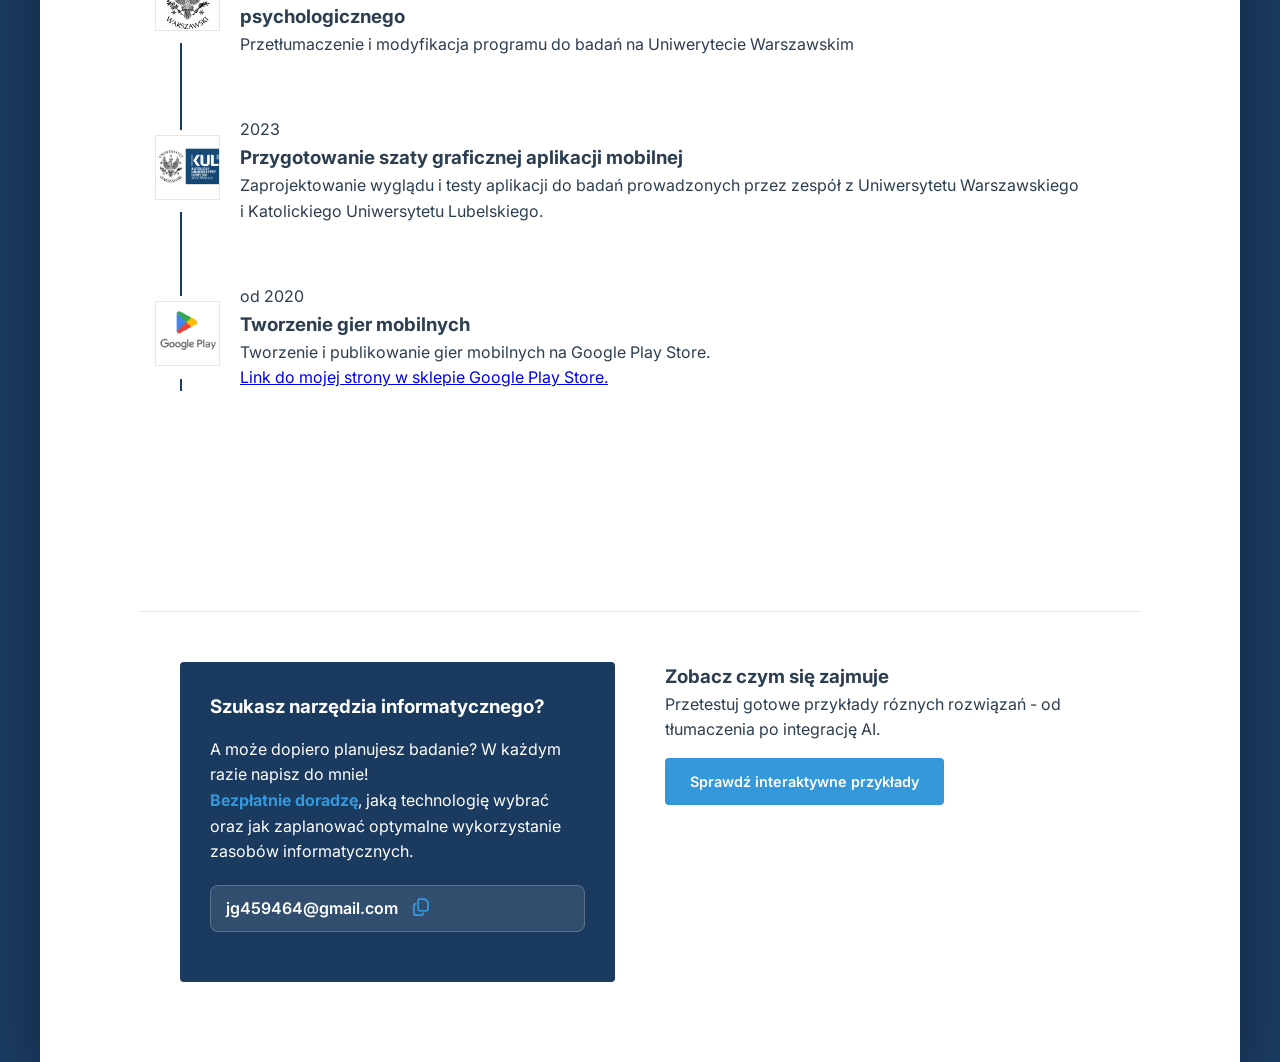
==== commit c12560a1: "Update index.html" ====
--- a/index.html
+++ b/index.html
@@ -19,10 +19,18 @@
                     <img src="images/logo1.png" alt="Logo" onerror="this.src='https://via.placeholder.com/50'">
                 </div>
                 <ul class="nav-links">
-                    <li><a href="index.html#home">O mnie</a></li>
-                    <li><a href="index.html#experience">Doświadczenie</a></li>
-                    <li><a href="demo.html">Przykładowe projekty</a></li>
+                  <li><a href="index.html#home">O mnie</a></li>
+                  <li><a href="index.html#experience">Doświadczenie</a></li>
+                  <li><a href="demo.html">Przykładowe projekty</a></li>
                 </ul>
+
+                <div class="nav-right">
+                  <!-- language switcher -->
+                  <a href="https://justappsjk.github.io" class="lang-link" title="English — switch to English version" aria-label="English">
+                    <img src="images/eng.png" alt="EN" onerror="this.src='https://via.placeholder.com/24'" width="24" height="16">
+                  </a>
+                </div>
+
             </div>
         </nav>
 
@@ -50,11 +58,11 @@
                     </div>
                     <div class="service-item">
                         <h3><i class="fa-solid fa-wallet icon-main"></i> Cena</h3>
-                        <p>W porównaniu z dużymi firmami informatycznymi, za tą samą usługę jestem w stanie zaoferować dużo korzystniejszą ofertę. Podczas gdy duże firmy będą cenić wykonanie aplikacji „od zera” na <strong>dziesiątki tysięcy</strong> złotych, ja jestem w stanie zaoferować dużo niższą cenę - już od <strong>kilku tysięcy</strong> złotych </p>
+                        <p>W porównaniu z dużymi firmami informatycznymi, za tą samą usługę jestem w stanie zaoferować dużo korzystniejszą ofertę. Podczas gdy duże firmy będą cenić „od zera” na <strong>dziesiątki tysięcy</strong> złotych, ja jestem w stanie zaoferować dużo niższą cenę - już od <strong>kilku tysięcy</strong> złotych </p>
                     </div>
                     <div class="service-item">
                         <h3><i class="fa-solid fa-bolt icon-main"></i> Szybkość</h3></h3>
-                        <p>Dzięki wykonywaniu usług jako np. wykonawca zbiorowy w grancie a nie jako firma startująca do przetargu będe w stanie zacząć prace nad projektem dużo szybciej dzięki krótszej procedurze administracyjnej.</p>
+                        <p>Dzięki wykonywaniu usług jako np. wykonawca zbiorowy w grancie a nie jako firma startująca do przetargu będe w stanie zacząć prace nad projektem dużo szybciej dzięki krótszej procedzurze administracyjnej w takim przypadku.</p>
                         <p>Wykonanie nowej aplikacji od zera zamie około <strong>2 miesięcy</strong> (dla bardziej skomplikowanyuch aplikacji ten czas może być dłuższy).</p>
                     </div>
                 </div>
@@ -135,7 +143,7 @@
             <div class="contact-card">
                 <h3>Szukasz narzędzia informatycznego?</h3>
                 <p>A może dopiero planujesz badanie? W każdym razie napisz do mnie!</p>
-                <p><strong>Bezpłatnie doradzę</strong>, jaką technologię wybrać oraz jak optymalnie wykorzystać zasoby informatyczne.</p>
+                <p><strong>Bezpłatnie doradzę</strong>, jaką technologię wybrać oraz jak zaplanować optymalne wykorzystanie zasobów informatycznych.</p>
                 <div class="email-wrapper">
                     <span id="email-address">jg459464@gmail.com</span>
                     <button onclick="copyEmail()" id="copy-btn" title="Skopiuj adres">
--- a/style.css
+++ b/style.css
@@ -353,6 +353,39 @@
     color: var(--accent-blue); 
 }
 
+/* Language switcher (dostosowane do istniejącego CSS) */
+.nav-right {
+display: flex;
+align-items: center;
+gap: 16px;
+margin-left: 16px;
+}
+.lang-link {
+display: inline-flex;
+align-items: center;
+justify-content: center;
+background: transparent;
+padding: 4px;
+border-radius: 4px;
+text-decoration: none;
+}
+.lang-link img {
+display: block;
+width: 48px;
+height: 32px;
+object-fit: cover;
+border-radius: 2px;
+border: 1px solid rgba(0,0,0,0.06);
+transition: transform 0.12s ease, box-shadow 0.12s ease;
+}
+.lang-link:focus, .lang-link:hover {
+transform: translateY(-2px);
+box-shadow: 0 2px 6px rgba(0,0,0,0.08);
+outline: none;
+}
+
+
+
 @media (max-width: 768px) {
     /* Ukrywamy całe logo na telefonach */
     .nav-profile {
